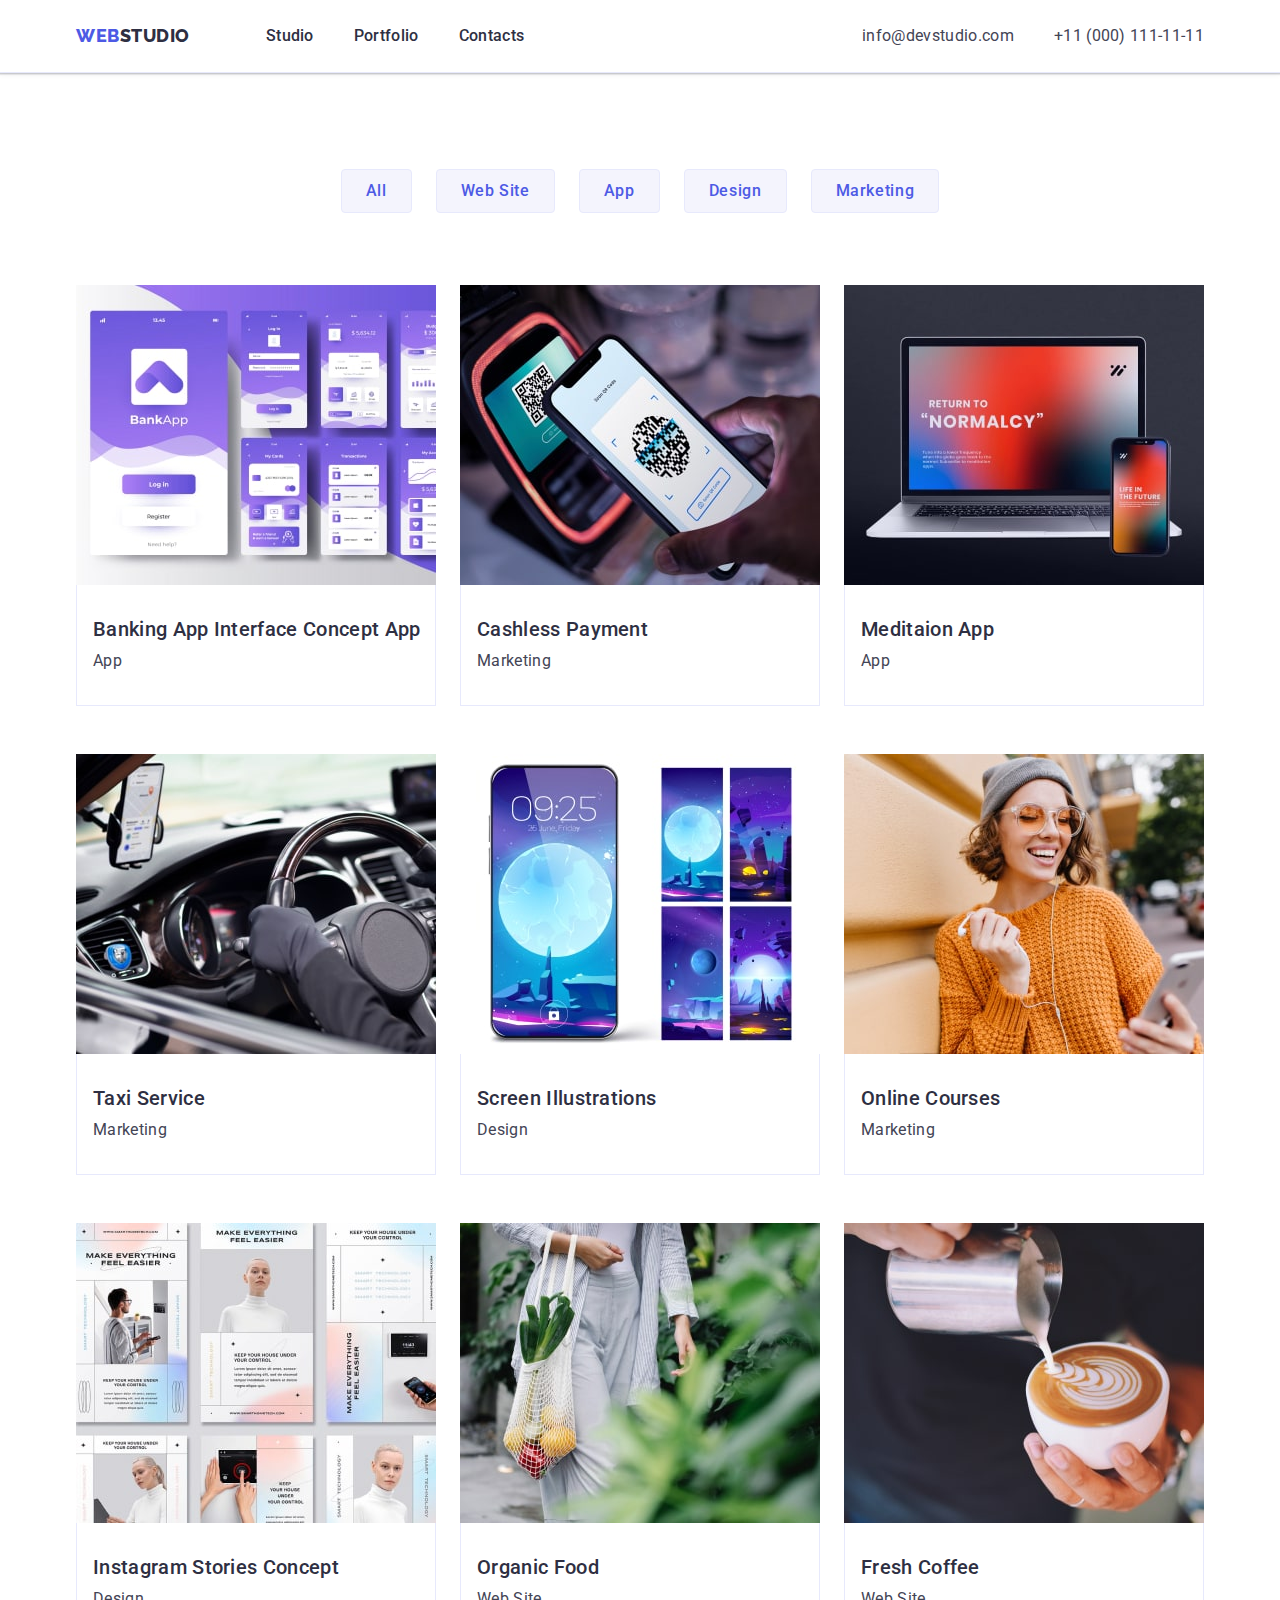
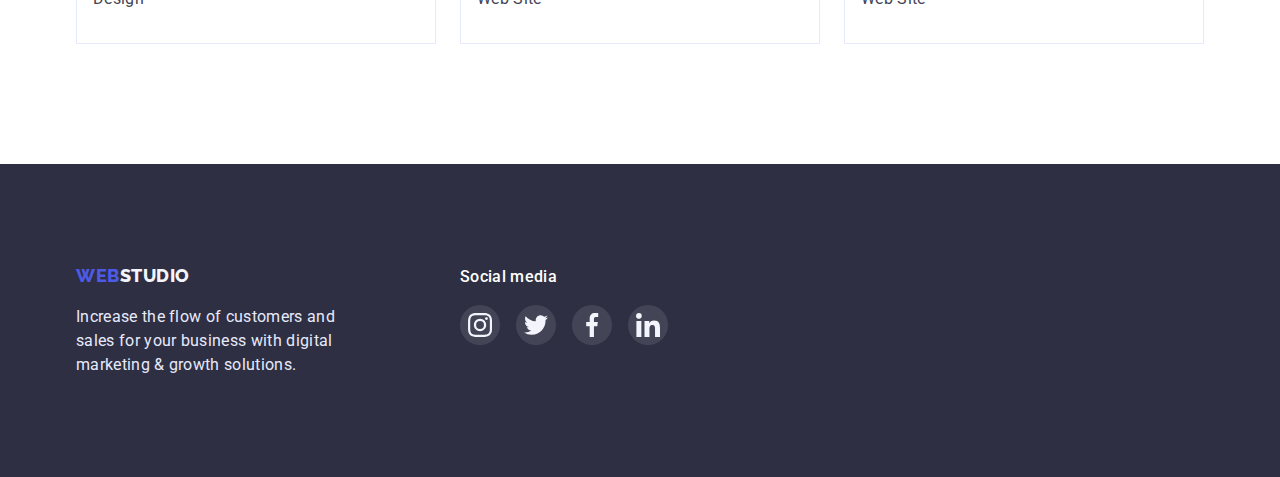
==== portfolio.html @ d7587c4e "rep hw-05" ====
<!DOCTYPE html>
<html lang="en">
  <head>
    <meta charset="UTF-8" />
    <meta http-equiv="X-UA-Compatible" content="IE=edge" />
    <meta name="viewport" content="width=device-width, initial-scale=1.0" />
    <title>Portfolio</title>
    <link rel="preconnect" href="https://fonts.googleapis.com" />
    <link rel="preconnect" href="https://fonts.gstatic.com" crossorigin />
    <link
      href="https://fonts.googleapis.com/css2?family=Open+Sans&family=Raleway:wght@800&family=Roboto:wght@400;500;700;900&display=swap"
      rel="stylesheet"
    />
    <link
      rel="stylesheet"
      href="node_modules/modern-normalize/modern-normalize.css"
    />
    <link rel="stylesheet" href="./css/normalize.css" />
    <link rel="stylesheet" href="./css/styles.css" />
  </head>

  <body>
    <header class="navigation-header">
      <div class="container header-container">
        <!-- Menu Nav -->

        <nav class="navigation">
          <a href="./index.html" class="navigation-logo link">
            <span class="logo-nav">WEB</span>STUDIO</a
          >
          <ul class="navigation-items list">
            <li class="navigation-item">
              <a href="./index.html" class="nav-link link">Studio</a>
            </li>
            <li class="navigation-item">
              <a href="./portfolio.html" class="nav-link link">Portfolio</a>
            </li>
            <li class="navigation-item">
              <a href="" class="nav-link link">Contacts</a>
            </li>
          </ul>
        </nav>

        <!-- Contacts -->

        <address class="contacts">
          <ul class="contacts-items list">
            <li>
              <a href="mailto:info@devstudio.com" class="contacts-item link"
                >info@devstudio.com</a
              >
            </li>
            <li>
              <a href="tel:+110001111111" class="contacts-item link"
                >+11 (000) 111-11-11</a
              >
            </li>
          </ul>
        </address>
      </div>
    </header>

    <main>
      <!-- Section Finger -->

      <section class="finger">
        <div class="container catalog-container">
          <h1 class="visually-hidden">Finger</h1>

          <!-- Button filter-->
          <ul class="finger-items list">
            <li class="finger-item">
              <button type="button" class="finger-btn">All</button>
            </li>
            <li class="finger-item">
              <button type="button" class="finger-btn">Web Site</button>
            </li>
            <li class="finger-item">
              <button type="button" class="finger-btn">App</button>
            </li>
            <li class="finger-item">
              <button type="button" class="finger-btn">Design</button>
            </li>
            <li class="finger-item">
              <button type="button" class="finger-btn">Marketing</button>
            </li>
          </ul>
          <!-- Catalog with images -->
          <ul class="catalog-items list">
            <li class="catalog-item">
              <a href="" class="catalog-link link">
                <img
                  src="./images/images-1-min.jpg"
                  alt="Interface App"
                  width="360"
                  height="300"
                />
                <div class="catalog-group">
                  <h2 class="catalog-subtitle subtitle">
                    Banking App Interface Concept App
                  </h2>
                  <p class="catalog-text text">App</p>
                </div>
              </a>
            </li>
            <li class="catalog-item">
              <a href="" class="catalog-link link">
                <img
                  src="./images/images-2-min.jpg"
                  alt="Phone"
                  width="360"
                  height="300"
                />
                <div class="catalog-group">
                  <h2 class="catalog-subtitle subtitle">Cashless Payment</h2>
                  <p class="catalog-text text">Marketing</p>
                </div>
              </a>
            </li>
            <li class="catalog-item">
              <a href="" class="catalog-link link">
                <img
                  src="./images/images-3-min.jpg"
                  alt="Meditaion App"
                  width="360"
                  height="300"
                />
                <div class="catalog-group">
                  <h2 class="catalog-subtitle subtitle">Meditaion App</h2>
                  <p class="catalog-text text">App</p>
                </div>
              </a>
            </li>
            <li class="catalog-item">
              <a href="" class="catalog-link link">
                <img
                  src="./images/images-4-min.jpg"
                  alt="Taxi"
                  width="360"
                  height="300"
                />
                <div class="catalog-group">
                  <h2 class="catalog-subtitle subtitle">Taxi Service</h2>
                  <p class="catalog-text text">Marketing</p>
                </div>
              </a>
            </li>
            <li class="catalog-item">
              <a href="" class="catalog-link link">
                <img
                  src="./images/images-5-min.jpg"
                  alt="Illustrations"
                  width="360"
                  height="300"
                />
                <div class="catalog-group">
                  <h2 class="catalog-subtitle subtitle">
                    Screen Illustrations
                  </h2>
                  <p class="catalog-text text">Design</p>
                </div>
              </a>
            </li>
            <li class="catalog-item">
              <a href="" class="catalog-link link">
                <img
                  src="./images/images-6-min.jpg"
                  alt="Girl"
                  width="360"
                  height="300"
                />
                <div class="catalog-group">
                  <h2 class="catalog-subtitle subtitle">Online Courses</h2>
                  <p class="catalog-text text">Marketing</p>
                </div>
              </a>
            </li>
            <li class="catalog-item">
              <a href="" class="catalog-link link">
                <img
                  src="./images/images-7-min.jpg"
                  alt="Instagram Stories"
                  width="360"
                  height="300"
                />
                <div class="catalog-group">
                  <h2 class="catalog-subtitle subtitle">
                    Instagram Stories Concept
                  </h2>
                  <p class="catalog-text text">Design</p>
                </div>
              </a>
            </li>
            <li class="catalog-item">
              <a href="" class="catalog-link link">
                <img
                  src="./images/images-8-min.jpg"
                  alt="Vegetable"
                  width="360"
                  height="300"
                />
                <div class="catalog-group">
                  <h2 class="catalog-subtitle subtitle">Organic Food</h2>
                  <p class="catalog-text text">Web Site</p>
                </div>
              </a>
            </li>
            <li class="catalog-item">
              <a href="" class="catalog-link link">
                <img
                  src="./images/images-9-min.jpg"
                  alt="Coffee"
                  width="360"
                  height="300"
                />
                <div class="catalog-group">
                  <h2 class="catalog-subtitle subtitle">Fresh Coffee</h2>
                  <p class="catalog-text text">Web Site</p>
                </div>
              </a>
            </li>
          </ul>
        </div>
      </section>
    </main>

    <!-- Footer -->
    
    <footer class="footer">
      <div class="footer-flex container">
        <div class="footer-container">
          <a href="./index.html" class="footer-logo link"><span class="logo-footer">WEB</span>STUDIO</a>
          <p class="footer-text">
            Increase the flow of customers and sales for your business with
            digital marketing &amp; growth solutions.
          </p>
        </div>
    
        <!-- Social media -->
        <div class="social-media-container">
          <h2 class="social-media-title">Social media</h2>
          <ul class="sociak-media-list list">
            <li class="sociak-media-item">
              <a href="" class="sociak-media-link">
                <svg class="sociak-media-icon" width="24" height="24">
                  <use href="./images/icons.svg#icon-instagram"></use>
                </svg>
              </a>
            </li>
            <li class="sociak-media-item">
              <a href="" class="sociak-media-link">
                <svg class="sociak-media-icon" width="24" height="24">
                  <use href="./images/icons.svg#icon-twitter"></use>
                </svg>
              </a>
            </li>
            <li class="sociak-media-item">
              <a href="" class="sociak-media-link">
                <svg class="sociak-media-icon" width="24" height="24">
                  <use href="./images/icons.svg#icon-facebook"></use>
                </svg>
              </a>
            </li>
            <li class="sociak-media-item">
              <a href="" class="sociak-media-link">
                <svg class="sociak-media-icon" width="24" height="24">
                  <use href="./images/icons.svg#icon-linkedin"></use>
                </svg>
              </a>
            </li>
          </ul>
        </div>
      </div>
    </footer>
  </body>
</html>
---- css/styles.css ----
:root {
  /* Iris */
  --primary-brand-color: #4d5ae5;
  /* hover efect */
  --pressed-state-color: #404bbf;
  --darc-color: #2e2f42;
  --succes-color: #31d0aa;
  --text-color: #434455;
  --subtle-text-color: #8e8f99;
  /* CORNFLOWER */
  --accent-color: #e7e9fc;
  /* CLOUD */
  --light-color: #f4f4fd;
  /* Navi blue */
  --hero-background-color: #2e2f42;
  --white-color: #ffffff;
  /* Fonts */
  --primari-font: 'Roboto', sans-serif;
  --secondari-font: 'Raleway', sans-serif;
}

h1,
h2,
h3,
p {
  margin: 0;
}
ul {
  margin: 0;
  padding: 0;
}
img {
  display: block;
  max-width: 100%;
  height: auto;
}
button {
  border: none;
  margin: 0;
  padding: 0;
}
body {
  background-color: var(--white-color);
  color: var(--text-color);
  font-family: var(--primari-font);
  letter-spacing: 0.02em;
  line-height: 1.5;
}

.container {
  max-width: 1158px;
  margin: 0 auto;
  padding: 0 15px;
}
.section {
  padding-top: 120px;
}
.list {
  list-style: none;
}
.link {
  text-decoration: none;
  padding: 24px 0;
}

/* Menu Nav */

.navigation-header {
  border-bottom: 1px solid var(--accent-color);
  box-shadow: 0px 2px 1px rgba(46, 47, 66, 0.08), 0px 1px 1px rgba(46, 47, 66, 0.16), 0px 1px 6px rgba(46, 47, 66, 0.08);
}
.header-container {
  display: flex;
  align-items: center;
}
.navigation {
  display: flex;
  align-items: center;
}
.navigation-logo {
  color: var(--hero-background-color);
  font-family: var(--secondari-font);
  font-weight: 800;
  font-size: 18px;
  line-height: 1.33;
  letter-spacing: 0.03em;
  margin-right: auto;
}
.logo-nav {
  color: var(--primary-brand-color);
}
.navigation-items {
  display: flex;
  gap: 40px;
  margin-left: 76px;
}
.nav-link {
  color: var(--hero-background-color);
  font-weight: 500;
  font-size: 16px;
}
.nav-link:hover,
.nav-link:focus {
  color: var(--primary-brand-color);
}

/* Contacts */

.contacts {
  margin-left: auto;
}
.contacts-items {
  display: flex;
  gap: 40px;
}
.contacts-item {
  font-style: normal;
  font-weight: 400;
  font-size: 16px;
  color: var(--text-color);
}
.contacts-item:hover,
.contacts-item:focus {
  color: var(--primary-brand-color);
}

/* Hero */
.hero-section {
  background-color: var(--hero-background-color);
  padding: 188px 0 188px 0;
  background-image: linear-gradient(
      rgba(46, 47, 66, 0.7),
      rgba(46, 47, 66, 0.7)
    ),
    url(../images/hero-min.jpg);
  background-repeat: no-repeat;
  background-position: center;
  background-size: cover;
  max-width: 1440px;
  margin-left: auto;
  margin-right: auto;
}
.container-hero {
  max-width: 496px;
  align-items: center;
  text-align: center;
}
.hero-title {
  font-weight: 700;
  font-size: 56px;
  line-height: 1.07;
  color: var(--white-color);
  margin-bottom: 48px;
  min-width: 496px;
}
.hero-btn {
  font-family: var(--primari-font);
  font-weight: 500;
  font-size: 16px;
  letter-spacing: 0.04em;
  color: var(--white-color);
  background-color: var(--primary-brand-color);
  cursor: pointer;
  box-shadow: 0px 4px 4px rgba(0, 0, 0, 0.15);
  border-radius: 4px;
  min-width: 169px;
  padding: 16px 32px;
}
.hero-btn:hover,
.hero-btn:focus {
  background-color: var(--pressed-state-color);
}

/* Section Specialty */
.visually-hidden {
  position: absolute;
  width: 1px;
  height: 1px;
  margin: -1px;
  border: 0;
  padding: 0;
  white-space: nowrap;
  clip-path: inset(100%);
  clip: rect(0 0 0 0);
  overflow: hidden;
}
.specialty-items {
  display: flex;
  gap: 24px;
}
.specialty-icons {
  background-color: var(--light-color);
  padding: 24px 100px;
  width: 264px;
  height: 112px;

}
.subtitle {
  font-weight: 500;
  font-size: 20px;
  line-height: 1.2;
  color: var(--hero-background-color);
}
.specialty-subtitle {
  margin-top: 8px;
  margin-bottom: 8px;
}
.text {
  font-size: 16px;
}

/* Section Features */
.features-section {
  padding-bottom: 120px;
}
.features-title {
  margin-bottom: 72px;
  text-align: center;
}
.title {
  font-weight: 700;
  font-size: 36px;
  line-height: 1.11;
  color: var(--hero-background-color);
}
.features-items {
  display: flex;
  justify-content: center;
  gap: 24px;
}
.features-item {
  min-width: 360px;
  width: calc((100% - 48px) / 3);
}

/* Section Team */
.team-section {
  background-color: var(--light-color);
  padding-bottom: 120px;
}
.team-title {
  margin-bottom: 72px;
  text-align: center;
}
.team-items {
  display: flex;
  justify-content: center;
  gap: 24px;
}
.team-item {
  background-color: var(--white-color);
  max-width: 264px;
  width: calc((100% - 72px) / 4);
}
.container-subtitle {
  padding: 32px 0 32px 0;
  text-align: center;
  box-shadow: 0px 1px 6px rgba(46, 47, 66, 0.08),
  0px 1px 1px rgba(46, 47, 66, 0.16), 0px 2px 1px rgba(46, 47, 66, 0.08);
  border-radius: 0px 0px 4px 4px;
}
.team-subtitle {
  margin-bottom: 8px;
}
.team-text {
  margin-bottom: 8px;
}
.team-icon-list {
  display: flex;
  justify-content: center;
  gap: 24px;
}
.team-icon-link {
  display: flex;
  justify-content: center;
  align-items: center;
  width:40px;
  height:40px;
  border-radius: 50%;
  background-color: var(--primary-brand-color);
  text-decoration: none;
}
.team-icon-link:is(:hover, :focus) {
  background-color: var(--pressed-state-color);
}
.team-icon {
  width: 16px;
  height: 16px;
  fill: var(--light-color);
}

/* Customers sections */
.customers-container {
  padding-bottom: 120px;
}
.customers-title {
  margin-bottom: 72px;
  text-align: center;
}
.customers-list {
  display: flex;
  justify-content: center;
  gap: 24px;
  width: 100%;
}
.customers-item {
  flex-basis: calc((100% - 120px) / 6);
  width: 168px;
  height: 88px;
}
.customers-link {
  display: flex;
  justify-content: center;
  align-items: center;
  text-decoration: none;
  width: 100%;
  height: 100%;
  color: var(--subtle-text-color);
  border: 1px solid #8E8F99;
  border-radius: 4px;
}
.customers-link:is(:hover, :focus) {
  color: var(--pressed-state-color);
  border-color: var(--pressed-state-color);
}
.customers-icon {
  width: 104px;
  height: 56px;
  fill: currentColor;
}

/* Footer */
.footer {
  background-color: var(--hero-background-color);
  padding-top: 100px;
  padding-bottom: 100px;
}
.footer-flex {
  display: flex;
  justify-content: center;
  align-items: baseline;
  margin-left: auto;
}
.footer-container {
  margin-right: 120px;
}
.footer-logo {
  font-family: var(--secondari-font);
  font-weight: 800;
  font-size: 18px;
  line-height: 1.33;
  letter-spacing: 0.03em;
  color: var(--light-color);
}
.logo-footer {
  color: var(--primary-brand-color);
}
.footer-text {
  font-size: 16px;
  color: var(--accent-color);
  max-width: 264px;
  margin-top: 16px;
}

/* Social media */
.social-media-container {
  margin-right: auto;
}
.social-media-title {
  color: var(--white-color);
  margin-bottom: 16px;
  font-weight: 500;
  font-size: 16px;
}
.sociak-media-list {
  display: flex;
  gap: 16px;
}
.sociak-media-link {
  display: flex;
  text-decoration: none;
  justify-content: center;
  align-items: center;
  color: var(--white-color);
  background: rgba(255, 255, 255, 0.1);
  border-radius: 50%;
  width: 40px;
  height: 40px;
}
.sociak-media-icon {
  fill: currentColor;
}
.sociak-media-link:is(:hover, :focus) {
  background-color: var(--succes-color);
}

/* PORTFOLIO.HTML */
/* Button filter */
.finger {
  padding-top: 96px;
  padding-bottom: 120px;
}
.finger-items {
  display: flex;
  justify-content: center;
  gap: 24px;
  margin-bottom: 72px;
}
.features-item {
  width: calc((100% - 96px) / 5);
}
.finger-btn {
  font-family: var(--primari-font);
  font-weight: 500;
  font-size: 16px;
  letter-spacing: 0.04em;
  color: var(--primary-brand-color);
  background-color: var(--light-color);
  border: 1px solid var(--accent-color);
  border-radius: 4px;
  padding: 12px 24px;
  cursor: pointer;
}
.finger-btn:hover,
.finger-btn:focus {
  color: var(--white-color);
  background-color: var(--pressed-state-color);
  box-shadow: 0px 3px 1px rgba(0, 0, 0, 0.1), 0px 2px 1px rgba(0, 0, 0, 0.08), 0px 2px 2px rgba(0, 0, 0, 0.12);
  border-radius: 4px;
  border-color: var(--pressed-state-color);
}

/* Catalog with images */

.catalog-items {
  display: flex;
  align-items: center;
  flex-wrap: wrap;
  column-gap: 24px;
  row-gap: 48px;
}
.catalog-item {
  width: calc((100% - 48px) / 3);
}
.catalog-link {
  display: block;
  text-decoration-line: none;
  text-decoration: none;
  padding: 0;
  margin: 0;
}
.catalog-link:is(:hover, :focus) {
  box-shadow: 0px 1px 6px rgba(46, 47, 66, 0.08), 0px 1px 1px rgba(46, 47, 66, 0.16), 0px 2px 1px rgba(46, 47, 66, 0.08);
}
.catalog-group {
  padding: 32px 0 32px 16px;
  border-right: 1px solid var(--accent-color);
  border-bottom: 1px solid var(--accent-color);
  border-left: 1px solid var(--accent-color);
}
.catalog-subtitle {
  margin-bottom: 8px;
}
.catalog-text {
  color: var(--text-color);
}
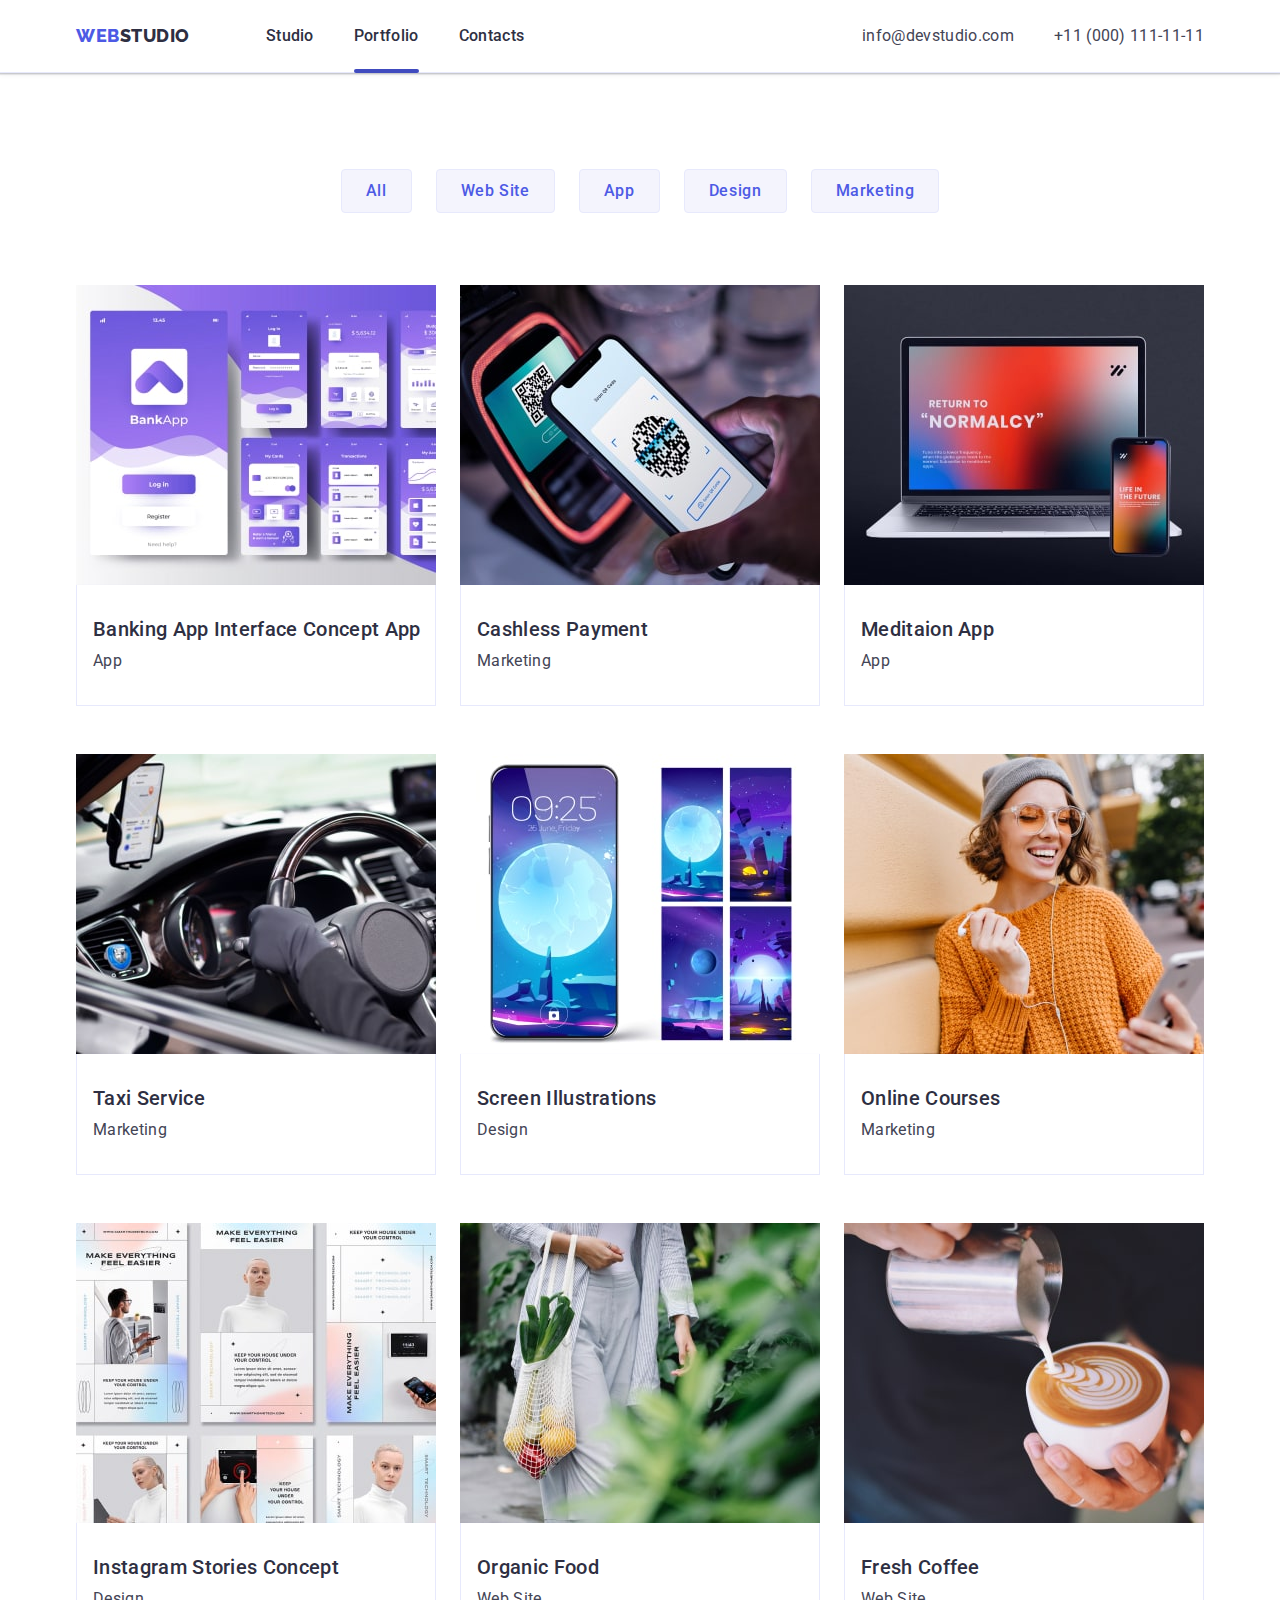
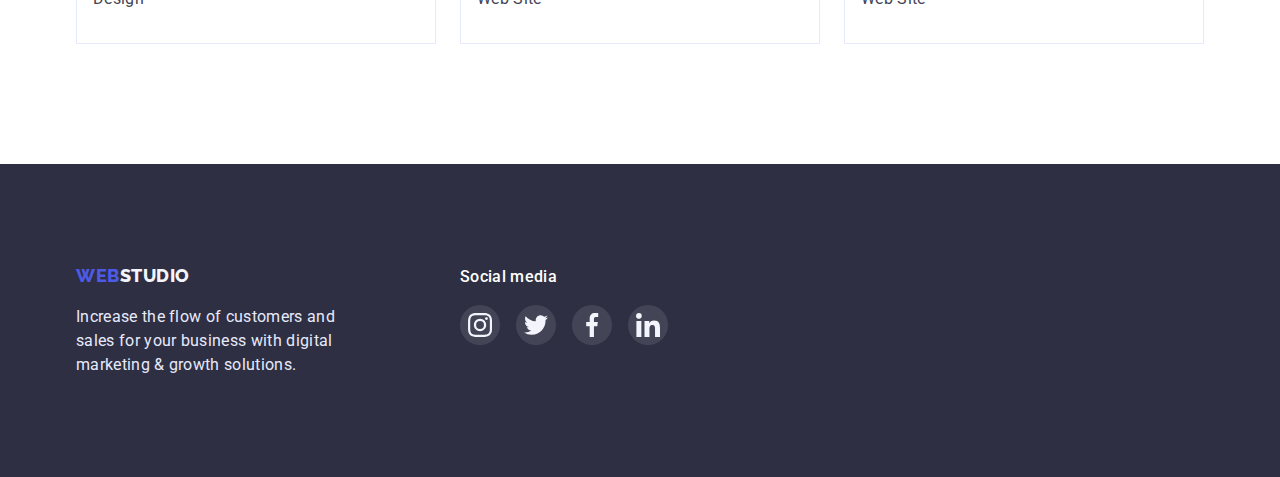
==== commit 880be9a9: "done" ====
--- a/portfolio.html
+++ b/portfolio.html
@@ -22,8 +22,8 @@
   <body>
     <header class="navigation-header">
       <div class="container header-container">
+
         <!-- Menu Nav -->
-
         <nav class="navigation">
           <a href="./index.html" class="navigation-logo link">
             <span class="logo-nav">WEB</span>STUDIO</a
@@ -33,7 +33,9 @@
               <a href="./index.html" class="nav-link link">Studio</a>
             </li>
             <li class="navigation-item">
-              <a href="./portfolio.html" class="nav-link link">Portfolio</a>
+              <a href="./portfolio.html" class="nav-link active link"
+                >Portfolio</a
+              >
             </li>
             <li class="navigation-item">
               <a href="" class="nav-link link">Contacts</a>
@@ -70,31 +72,36 @@
           <!-- Button filter-->
           <ul class="finger-items list">
             <li class="finger-item">
-              <button type="button" class="finger-btn">All</button>
-            </li>
-            <li class="finger-item">
-              <button type="button" class="finger-btn">Web Site</button>
-            </li>
-            <li class="finger-item">
-              <button type="button" class="finger-btn">App</button>
-            </li>
-            <li class="finger-item">
-              <button type="button" class="finger-btn">Design</button>
-            </li>
-            <li class="finger-item">
-              <button type="button" class="finger-btn">Marketing</button>
-            </li>
-          </ul>
+              <button type="button" class="finger-btn focus-function">All</button>
+            </li>
+            <li class="finger-item">
+              <button type="button" class="finger-btn focus-function">Web Site</button>
+            </li>
+            <li class="finger-item">
+              <button type="button" class="finger-btn focus-function">App</button>
+            </li>
+            <li class="finger-item">
+              <button type="button" class="finger-btn focus-function">Design</button>
+            </li>
+            <li class="finger-item">
+              <button type="button" class="finger-btn focus-function">Marketing</button>
+            </li>
+          </ul>
+
           <!-- Catalog with images -->
           <ul class="catalog-items list">
             <li class="catalog-item">
               <a href="" class="catalog-link link">
-                <img
-                  src="./images/images-1-min.jpg"
-                  alt="Interface App"
-                  width="360"
-                  height="300"
-                />
+                <div class="catalog-overlay">
+                  <img
+                    src="./images/images-1-min.jpg"
+                    alt="Interface App"
+                    width="360"
+                    height="300"
+                  />
+                  <p class="light-text">14 Stylish and User-Friendly App Design Concepts · Task Manager App · Calorie Tracker App · Exotic Fruit Ecommerce App ·
+                  Cloud Storage App</p>
+                </div>
                 <div class="catalog-group">
                   <h2 class="catalog-subtitle subtitle">
                     Banking App Interface Concept App
@@ -105,12 +112,17 @@
             </li>
             <li class="catalog-item">
               <a href="" class="catalog-link link">
-                <img
-                  src="./images/images-2-min.jpg"
-                  alt="Phone"
-                  width="360"
-                  height="300"
-                />
+                <div class="catalog-overlay">
+                  <img
+                    src="./images/images-2-min.jpg"
+                    alt="Phone"
+                    width="360"
+                    height="300"
+                  />
+                  <p class="light-text">14 Stylish and User-Friendly App Design Concepts · Task Manager App · Calorie Tracker App · Exotic
+                    Fruit Ecommerce App ·
+                    Cloud Storage App</p>
+                </div>
                 <div class="catalog-group">
                   <h2 class="catalog-subtitle subtitle">Cashless Payment</h2>
                   <p class="catalog-text text">Marketing</p>
@@ -119,12 +131,17 @@
             </li>
             <li class="catalog-item">
               <a href="" class="catalog-link link">
-                <img
-                  src="./images/images-3-min.jpg"
-                  alt="Meditaion App"
-                  width="360"
-                  height="300"
-                />
+                <div class="catalog-overlay">
+                  <img
+                    src="./images/images-3-min.jpg"
+                    alt="Meditaion App"
+                    width="360"
+                    height="300"
+                  />
+                  <p class="light-text">14 Stylish and User-Friendly App Design Concepts · Task Manager App · Calorie Tracker App · Exotic
+                    Fruit Ecommerce App ·
+                    Cloud Storage App</p>
+                </div>
                 <div class="catalog-group">
                   <h2 class="catalog-subtitle subtitle">Meditaion App</h2>
                   <p class="catalog-text text">App</p>
@@ -133,12 +150,17 @@
             </li>
             <li class="catalog-item">
               <a href="" class="catalog-link link">
-                <img
-                  src="./images/images-4-min.jpg"
-                  alt="Taxi"
-                  width="360"
-                  height="300"
-                />
+                <div class="catalog-overlay">
+                  <img
+                    src="./images/images-4-min.jpg"
+                    alt="Taxi"
+                    width="360"
+                    height="300"
+                  />
+                  <p class="light-text">14 Stylish and User-Friendly App Design Concepts · Task Manager App · Calorie Tracker App · Exotic
+                    Fruit Ecommerce App ·
+                    Cloud Storage App</p>
+                </div>
                 <div class="catalog-group">
                   <h2 class="catalog-subtitle subtitle">Taxi Service</h2>
                   <p class="catalog-text text">Marketing</p>
@@ -147,12 +169,17 @@
             </li>
             <li class="catalog-item">
               <a href="" class="catalog-link link">
-                <img
-                  src="./images/images-5-min.jpg"
-                  alt="Illustrations"
-                  width="360"
-                  height="300"
-                />
+                <div class="catalog-overlay">
+                  <img
+                    src="./images/images-5-min.jpg"
+                    alt="Illustrations"
+                    width="360"
+                    height="300"
+                  />
+                  <p class="light-text">14 Stylish and User-Friendly App Design Concepts · Task Manager App · Calorie Tracker App · Exotic
+                    Fruit Ecommerce App ·
+                    Cloud Storage App</p>
+                </div>
                 <div class="catalog-group">
                   <h2 class="catalog-subtitle subtitle">
                     Screen Illustrations
@@ -163,12 +190,17 @@
             </li>
             <li class="catalog-item">
               <a href="" class="catalog-link link">
-                <img
-                  src="./images/images-6-min.jpg"
-                  alt="Girl"
-                  width="360"
-                  height="300"
-                />
+                <div class="catalog-overlay">
+                  <img
+                    src="./images/images-6-min.jpg"
+                    alt="Girl"
+                    width="360"
+                    height="300"
+                  />
+                  <p class="light-text">14 Stylish and User-Friendly App Design Concepts · Task Manager App · Calorie Tracker App · Exotic
+                    Fruit Ecommerce App ·
+                    Cloud Storage App</p>
+                </div>
                 <div class="catalog-group">
                   <h2 class="catalog-subtitle subtitle">Online Courses</h2>
                   <p class="catalog-text text">Marketing</p>
@@ -177,12 +209,17 @@
             </li>
             <li class="catalog-item">
               <a href="" class="catalog-link link">
-                <img
-                  src="./images/images-7-min.jpg"
-                  alt="Instagram Stories"
-                  width="360"
-                  height="300"
-                />
+                <div class="catalog-overlay">
+                  <img
+                    src="./images/images-7-min.jpg"
+                    alt="Instagram Stories"
+                    width="360"
+                    height="300"
+                  />
+                  <p class="light-text">14 Stylish and User-Friendly App Design Concepts · Task Manager App · Calorie Tracker App · Exotic
+                    Fruit Ecommerce App ·
+                    Cloud Storage App</p>
+                </div>
                 <div class="catalog-group">
                   <h2 class="catalog-subtitle subtitle">
                     Instagram Stories Concept
@@ -193,12 +230,17 @@
             </li>
             <li class="catalog-item">
               <a href="" class="catalog-link link">
-                <img
-                  src="./images/images-8-min.jpg"
-                  alt="Vegetable"
-                  width="360"
-                  height="300"
-                />
+                <div class="catalog-overlay">
+                  <img
+                    src="./images/images-8-min.jpg"
+                    alt="Vegetable"
+                    width="360"
+                    height="300"
+                  />
+                  <p class="light-text">14 Stylish and User-Friendly App Design Concepts · Task Manager App · Calorie Tracker App · Exotic
+                    Fruit Ecommerce App ·
+                    Cloud Storage App</p>
+                </div>
                 <div class="catalog-group">
                   <h2 class="catalog-subtitle subtitle">Organic Food</h2>
                   <p class="catalog-text text">Web Site</p>
@@ -207,12 +249,17 @@
             </li>
             <li class="catalog-item">
               <a href="" class="catalog-link link">
-                <img
-                  src="./images/images-9-min.jpg"
-                  alt="Coffee"
-                  width="360"
-                  height="300"
-                />
+                <div class="catalog-overlay">
+                  <img
+                    src="./images/images-9-min.jpg"
+                    alt="Coffee"
+                    width="360"
+                    height="300"
+                  />
+                  <p class="light-text">14 Stylish and User-Friendly App Design Concepts · Task Manager App · Calorie Tracker App · Exotic
+                    Fruit Ecommerce App ·
+                    Cloud Storage App</p>
+                </div>
                 <div class="catalog-group">
                   <h2 class="catalog-subtitle subtitle">Fresh Coffee</h2>
                   <p class="catalog-text text">Web Site</p>
@@ -225,44 +272,46 @@
     </main>
 
     <!-- Footer -->
-    
+
     <footer class="footer">
       <div class="footer-flex container">
         <div class="footer-container">
-          <a href="./index.html" class="footer-logo link"><span class="logo-footer">WEB</span>STUDIO</a>
+          <a href="./index.html" class="footer-logo link"
+            ><span class="logo-footer">WEB</span>STUDIO</a
+          >
           <p class="footer-text">
             Increase the flow of customers and sales for your business with
             digital marketing &amp; growth solutions.
           </p>
         </div>
-    
+
         <!-- Social media -->
         <div class="social-media-container">
           <h2 class="social-media-title">Social media</h2>
           <ul class="sociak-media-list list">
             <li class="sociak-media-item">
-              <a href="" class="sociak-media-link">
+              <a href="" class="sociak-media-link link">
                 <svg class="sociak-media-icon" width="24" height="24">
                   <use href="./images/icons.svg#icon-instagram"></use>
                 </svg>
               </a>
             </li>
             <li class="sociak-media-item">
-              <a href="" class="sociak-media-link">
+              <a href="" class="sociak-media-link link">
                 <svg class="sociak-media-icon" width="24" height="24">
                   <use href="./images/icons.svg#icon-twitter"></use>
                 </svg>
               </a>
             </li>
             <li class="sociak-media-item">
-              <a href="" class="sociak-media-link">
+              <a href="" class="sociak-media-link link">
                 <svg class="sociak-media-icon" width="24" height="24">
                   <use href="./images/icons.svg#icon-facebook"></use>
                 </svg>
               </a>
             </li>
             <li class="sociak-media-item">
-              <a href="" class="sociak-media-link">
+              <a href="" class="sociak-media-link link">
                 <svg class="sociak-media-icon" width="24" height="24">
                   <use href="./images/icons.svg#icon-linkedin"></use>
                 </svg>
@@ -272,5 +321,6 @@
         </div>
       </div>
     </footer>
+    <script src="./js/modal.js"></script>
   </body>
 </html>
--- a/css/styles.css
+++ b/css/styles.css
@@ -14,6 +14,8 @@
   /* Navi blue */
   --hero-background-color: #2e2f42;
   --white-color: #ffffff;
+  /* DAIRY */
+  --modal-bgc: #fcfcfc;
   /* Fonts */
   --primari-font: 'Roboto', sans-serif;
   --secondari-font: 'Raleway', sans-serif;
@@ -60,7 +62,10 @@
 }
 .link {
   text-decoration: none;
-  padding: 24px 0;
+  transition: color 250ms cubic-bezier(0.4, 0, 0.2, 1);
+}
+.focus-function {
+  transition: bacground-color 250ms cubic-bezier(0.4, 0, 0.2, 1), color 250ms cubic-bezier(0.4, 0, 0.2, 1), box-shadov 250ms cubic-bezier(0.4, 0, 0.2, 1), border-color 250ms cubic-bezier(0.4, 0, 0.2, 1);
 }
 
 /* Menu Nav */
@@ -85,6 +90,7 @@
   line-height: 1.33;
   letter-spacing: 0.03em;
   margin-right: auto;
+  padding: 24px 0;
 }
 .logo-nav {
   color: var(--primary-brand-color);
@@ -95,15 +101,26 @@
   margin-left: 76px;
 }
 .nav-link {
+  position: relative;
   color: var(--hero-background-color);
   font-weight: 500;
   font-size: 16px;
+  padding: 21px 0 27px 0;
 }
 .nav-link:hover,
 .nav-link:focus {
   color: var(--primary-brand-color);
 }
-
+.nav-link.active::after {
+  content: "";
+  position: absolute;
+  bottom: -1px;
+  left: 0;
+  width: 100%;
+  height: 4px;
+  background: var(--pressed-state-color);
+  border-radius: 2px;
+}
 /* Contacts */
 
 .contacts {
@@ -118,6 +135,7 @@
   font-weight: 400;
   font-size: 16px;
   color: var(--text-color);
+  padding: 24px 0;
 }
 .contacts-item:hover,
 .contacts-item:focus {
@@ -160,8 +178,8 @@
   letter-spacing: 0.04em;
   color: var(--white-color);
   background-color: var(--primary-brand-color);
+  box-shadow: 0px 4px 4px rgba(0, 0, 0, 0.15);
   cursor: pointer;
-  box-shadow: 0px 4px 4px rgba(0, 0, 0, 0.15);
   border-radius: 4px;
   min-width: 169px;
   padding: 16px 32px;
@@ -279,6 +297,7 @@
   border-radius: 50%;
   background-color: var(--primary-brand-color);
   text-decoration: none;
+  transition: background-color 250ms cubic-bezier(0.4, 0, 0.2, 1);
 }
 .team-icon-link:is(:hover, :focus) {
   background-color: var(--pressed-state-color);
@@ -350,6 +369,7 @@
   font-size: 18px;
   line-height: 1.33;
   letter-spacing: 0.03em;
+  padding: 24px 0;
   color: var(--light-color);
 }
 .logo-footer {
@@ -394,7 +414,59 @@
   background-color: var(--succes-color);
 }
 
-/* PORTFOLIO.HTML */
+/* --------------------------------modal----------------------------------- */
+.backdrop{
+  position: fixed;
+  top: 0;
+  left: 0;
+  width: 100%;
+  height: 100%;
+  background: rgba(46, 47, 66, 0.4);
+  transition: opacity 250ms cubic-bezier(0.4, 0, 0.2, 1), visibility 250ms cubic-bezier(0.4, 0, 0.2, 1);
+}
+.modal {
+  position: absolute;
+  top: 50%;
+  left: 50%;
+  width: 408px;
+  min-height: 576px;
+  background-color: var(--modal-bgc);
+  box-shadow: 0px 1px 1px rgba(0, 0, 0, 0.14), 0px 1px 3px rgba(0, 0, 0, 0.12), 0px 2px 1px rgba(0, 0, 0, 0.2);
+  border-radius: 4px;
+  transform: translate(-50%, -50%) scale(1);
+  transition: transform 250ms cubic-bezier(0.4, 0, 0.2, 1);
+}
+.is-hidden {
+  opacity: 0;
+  visibility: none;
+  pointer-events: none;
+}
+.backdrop.is-hidden .modal {
+  transform: translate(-50%, -50%) scale(0);
+}
+.modal-close {
+  display: block;
+  margin-left: auto;
+  margin-top: 24px;
+  margin-right: 24px;
+  width: 24px;
+  height: 24px;
+  border: 1px solid rgba(0, 0, 0, 0.1);
+  border-radius: 50%;
+  background-color: var(--accent-color);
+  color: var(--hero-background-color);
+  cursor: pointer;
+}
+.modal-close:is(:hover, :focus) {
+  background-color: var(--pressed-state-color);
+  color: var(--white-color);
+}
+.close-icon {
+  fill: currentColor;
+}
+
+/* ------------------------------PORTFOLIO.HTML------------- */
+
 /* Button filter */
 .finger {
   padding-top: 96px;
@@ -426,7 +498,6 @@
   color: var(--white-color);
   background-color: var(--pressed-state-color);
   box-shadow: 0px 3px 1px rgba(0, 0, 0, 0.1), 0px 2px 1px rgba(0, 0, 0, 0.08), 0px 2px 2px rgba(0, 0, 0, 0.12);
-  border-radius: 4px;
   border-color: var(--pressed-state-color);
 }
 
@@ -452,6 +523,27 @@
 .catalog-link:is(:hover, :focus) {
   box-shadow: 0px 1px 6px rgba(46, 47, 66, 0.08), 0px 1px 1px rgba(46, 47, 66, 0.16), 0px 2px 1px rgba(46, 47, 66, 0.08);
 }
+.catalog-overlay {
+  position: relative;
+  overflow: hidden;
+}
+.light-text {
+  position: absolute;
+  top: 0;
+  left: 0;
+  width: 100%;
+  height: 100%;
+  transform: translateY(100%);
+  transition: 250ms cubic-bezier(0.4, 0, 0.2, 1);
+  overflow: auto;
+  padding: 40px 32px 0 40px;
+  font-size: 16px;
+  color: var(--accent-color);
+  background-color: var(--primary-brand-color);
+}
+.catalog-link:is(:hover, :focus) .light-text {
+  transform: translateY(0%);
+}
 .catalog-group {
   padding: 32px 0 32px 16px;
   border-right: 1px solid var(--accent-color);
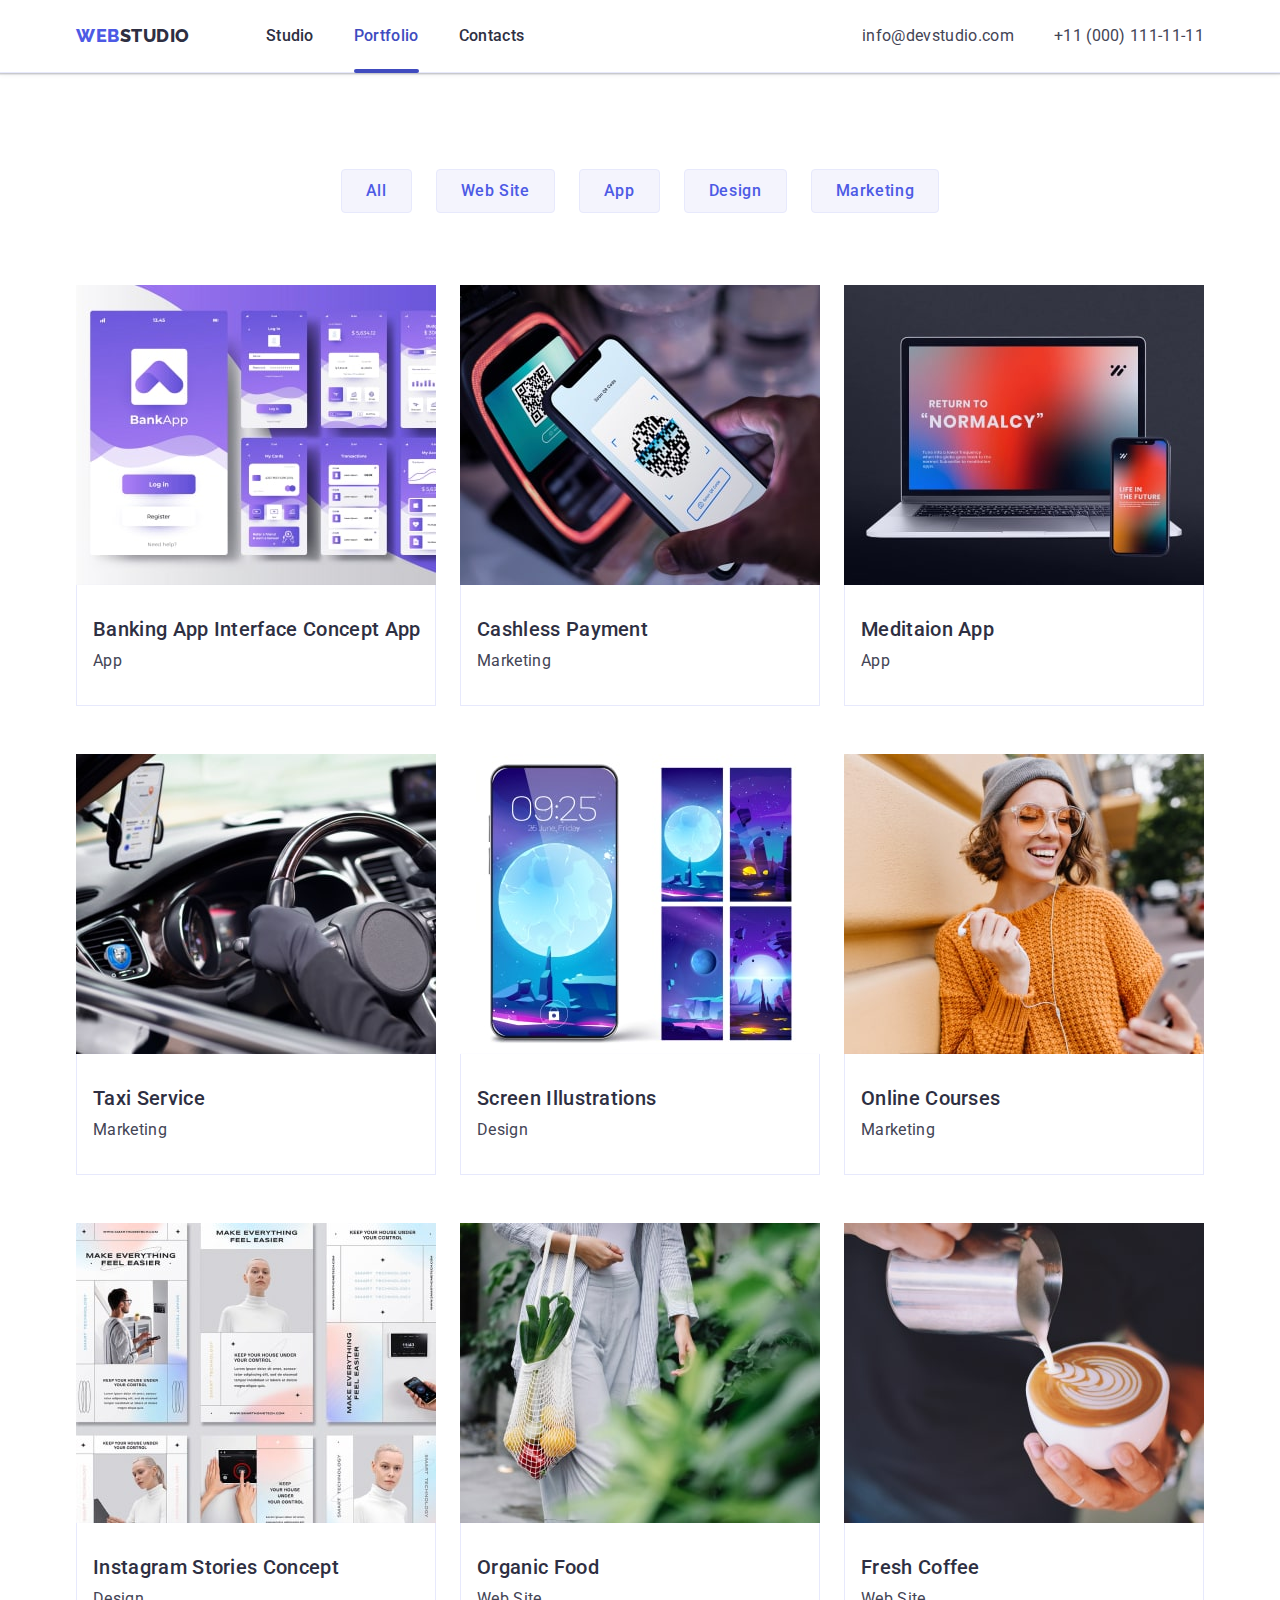
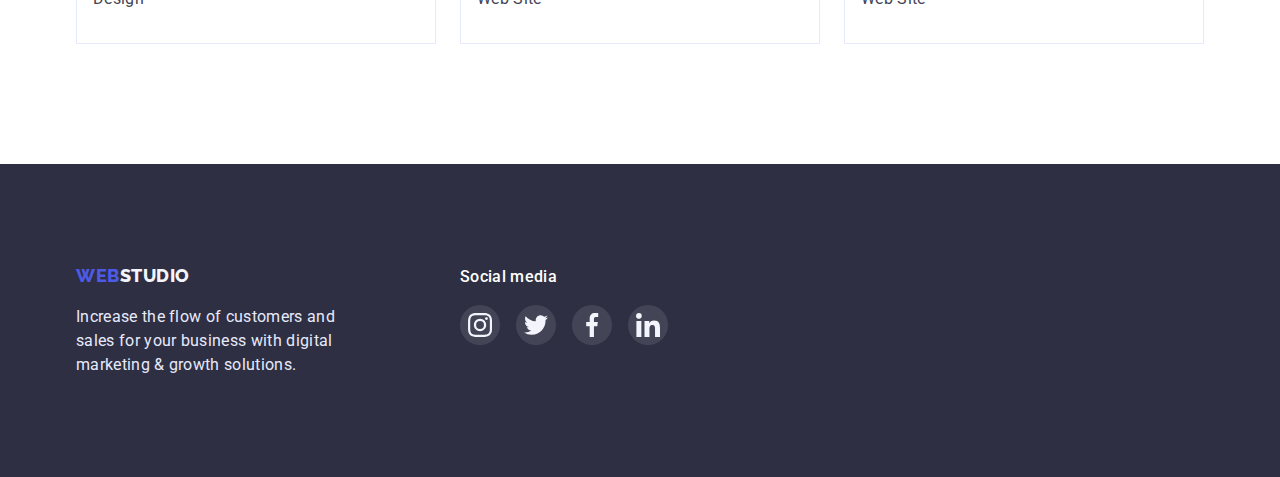
==== commit 4b886fcf: "red.hw5" ====
--- a/portfolio.html
+++ b/portfolio.html
@@ -72,19 +72,19 @@
           <!-- Button filter-->
           <ul class="finger-items list">
             <li class="finger-item">
-              <button type="button" class="finger-btn focus-function">All</button>
-            </li>
-            <li class="finger-item">
-              <button type="button" class="finger-btn focus-function">Web Site</button>
-            </li>
-            <li class="finger-item">
-              <button type="button" class="finger-btn focus-function">App</button>
-            </li>
-            <li class="finger-item">
-              <button type="button" class="finger-btn focus-function">Design</button>
-            </li>
-            <li class="finger-item">
-              <button type="button" class="finger-btn focus-function">Marketing</button>
+              <button type="button" class="finger-btn focus-finger-btn">All</button>
+            </li>
+            <li class="finger-item">
+              <button type="button" class="finger-btn focus-finger-btn">Web Site</button>
+            </li>
+            <li class="finger-item">
+              <button type="button" class="finger-btn focus-finger-btn">App</button>
+            </li>
+            <li class="finger-item">
+              <button type="button" class="finger-btn focus-finger-btn">Design</button>
+            </li>
+            <li class="finger-item">
+              <button type="button" class="finger-btn focus-finger-btn">Marketing</button>
             </li>
           </ul>
 
--- a/css/styles.css
+++ b/css/styles.css
@@ -62,10 +62,13 @@
 }
 .link {
   text-decoration: none;
-  transition: color 250ms cubic-bezier(0.4, 0, 0.2, 1);
-}
-.focus-function {
-  transition: bacground-color 250ms cubic-bezier(0.4, 0, 0.2, 1), color 250ms cubic-bezier(0.4, 0, 0.2, 1), box-shadov 250ms cubic-bezier(0.4, 0, 0.2, 1), border-color 250ms cubic-bezier(0.4, 0, 0.2, 1);
+  transition: color 250ms cubic-bezier(0.4, 0, 0.2, 1), background-color 250ms cubic-bezier(0.4, 0, 0.2, 1), box-shadow 250ms cubic-bezier(0.4, 0, 0.2, 1);
+}
+.focus-finger-btn {
+  transition: background-color 250ms cubic-bezier(0.4, 0, 0.2, 1), color 250ms cubic-bezier(0.4, 0, 0.2, 1), box-shadow 250ms cubic-bezier(0.4, 0, 0.2, 1), border-color 250ms cubic-bezier(0.4, 0, 0.2, 1), border 250ms cubic-bezier(0.4, 0, 0.2, 1);
+}
+.focus-function-btn {
+  transition: background-color 250ms cubic-bezier(0.4, 0, 0.2, 1), color 250ms cubic-bezier(0.4, 0, 0.2, 1);
 }
 
 /* Menu Nav */
@@ -111,6 +114,9 @@
 .nav-link:focus {
   color: var(--primary-brand-color);
 }
+.nav-link.active {
+  color: var(--pressed-state-color);
+}
 .nav-link.active::after {
   content: "";
   position: absolute;
@@ -118,7 +124,7 @@
   left: 0;
   width: 100%;
   height: 4px;
-  background: var(--pressed-state-color);
+  background-color: var(--pressed-state-color);
   border-radius: 2px;
 }
 /* Contacts */
@@ -445,7 +451,9 @@
   transform: translate(-50%, -50%) scale(0);
 }
 .modal-close {
-  display: block;
+  display: flex;
+  align-items: center;
+  justify-content: center;
   margin-left: auto;
   margin-top: 24px;
   margin-right: 24px;
